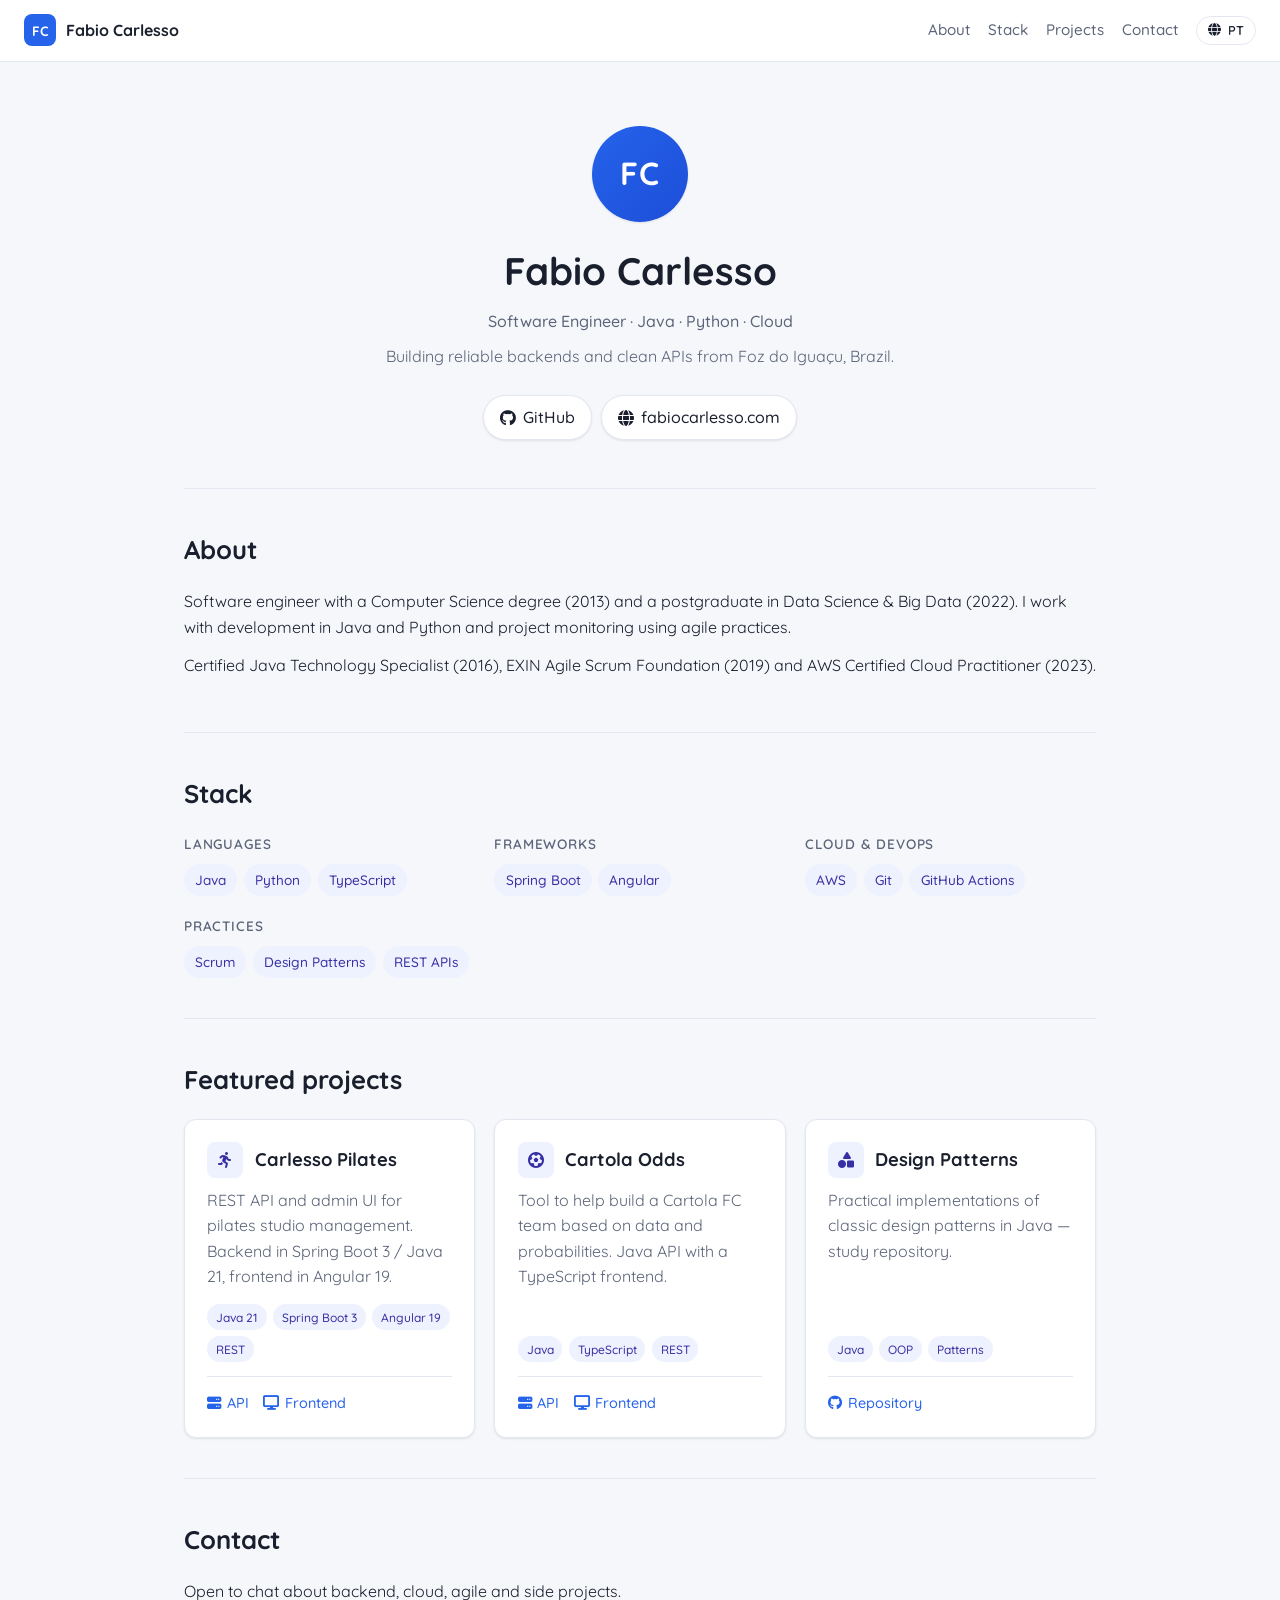
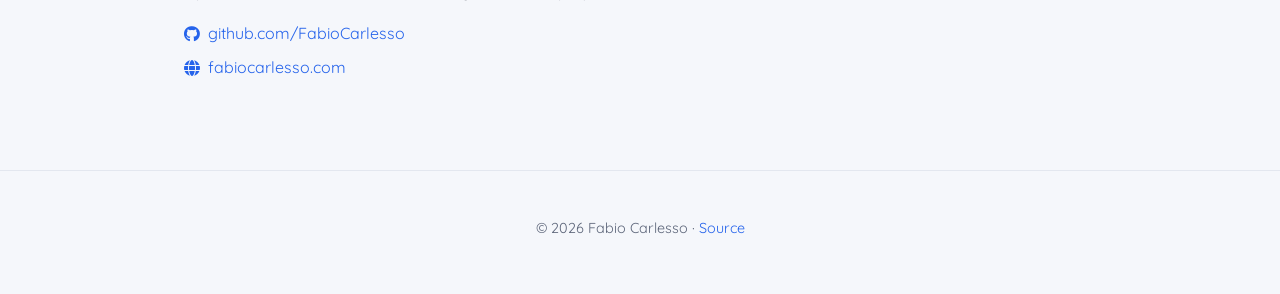
==== index.html @ 57360dc5 "Initial portfolio site Bilingual (EN default, PT toggle) developer portfolio with hero, about, stack" ====
<!DOCTYPE html>
<html lang="en">
<head>
  <meta charset="UTF-8" />
  <meta name="viewport" content="width=device-width, initial-scale=1.0" />
  <title>Fabio Carlesso — Software Engineer</title>
  <meta name="description" content="Fabio Carlesso — Software Engineer focused on Java, Spring Boot, Angular and AWS." />
  <meta property="og:title" content="Fabio Carlesso — Software Engineer" />
  <meta property="og:description" content="Backend in Java/Python, frontend in Angular, cloud on AWS." />
  <meta property="og:type" content="website" />
  <meta property="og:url" content="https://fabiocarlesso.github.io/" />
  <meta name="theme-color" content="#2563eb" />
  <link rel="icon" type="image/svg+xml" href="assets/img/favicon.svg" />
  <link rel="preconnect" href="https://fonts.googleapis.com" />
  <link rel="preconnect" href="https://fonts.gstatic.com" crossorigin />
  <link href="https://fonts.googleapis.com/css2?family=Quicksand:wght@400;500;600;700&display=swap" rel="stylesheet" />
  <link rel="stylesheet" href="https://cdnjs.cloudflare.com/ajax/libs/font-awesome/6.5.2/css/all.min.css" />
  <link rel="stylesheet" href="assets/css/style.css" />
</head>
<body>
  <header class="topbar">
    <a href="#" class="brand">
      <span class="brand-mark">FC</span>
      <span class="brand-name">Fabio Carlesso</span>
    </a>
    <nav class="nav">
      <a href="#about" data-i18n="nav.about">About</a>
      <a href="#stack" data-i18n="nav.stack">Stack</a>
      <a href="#projects" data-i18n="nav.projects">Projects</a>
      <a href="#contact" data-i18n="nav.contact">Contact</a>
      <button class="lang-toggle" id="langToggle" type="button" aria-label="Toggle language">
        <i class="fa-solid fa-globe" aria-hidden="true"></i>
        <span id="langLabel">PT</span>
      </button>
    </nav>
  </header>

  <main>
    <section class="hero">
      <div class="avatar" aria-hidden="true">FC</div>
      <h1>Fabio Carlesso</h1>
      <p class="tagline" data-i18n="hero.tagline">Software Engineer · Java · Python · Cloud</p>
      <p class="hero-lead" data-i18n="hero.lead">Building reliable backends and clean APIs from Foz do Iguaçu, Brazil.</p>
      <div class="hero-cta">
        <a href="https://github.com/FabioCarlesso" target="_blank" rel="noopener">
          <i class="fa-brands fa-github" aria-hidden="true"></i> GitHub
        </a>
        <a href="https://fabiocarlesso.com" target="_blank" rel="noopener">
          <i class="fa-solid fa-globe" aria-hidden="true"></i> fabiocarlesso.com
        </a>
      </div>
    </section>

    <section id="about" class="section">
      <h2 data-i18n="about.title">About</h2>
      <p data-i18n="about.p1">Software engineer with a Computer Science degree (2013) and a postgraduate in Data Science &amp; Big Data (2022). I work with development in Java and Python and project monitoring using agile practices.</p>
      <p data-i18n="about.p2">Certified Java Technology Specialist (2016), EXIN Agile Scrum Foundation (2019) and AWS Certified Cloud Practitioner (2023).</p>
    </section>

    <section id="stack" class="section">
      <h2 data-i18n="stack.title">Stack</h2>
      <div class="stack-groups">
        <div class="stack-group">
          <h3 data-i18n="stack.languages">Languages</h3>
          <ul class="chips">
            <li>Java</li>
            <li>Python</li>
            <li>TypeScript</li>
          </ul>
        </div>
        <div class="stack-group">
          <h3 data-i18n="stack.frameworks">Frameworks</h3>
          <ul class="chips">
            <li>Spring Boot</li>
            <li>Angular</li>
          </ul>
        </div>
        <div class="stack-group">
          <h3 data-i18n="stack.cloud">Cloud &amp; DevOps</h3>
          <ul class="chips">
            <li>AWS</li>
            <li>Git</li>
            <li>GitHub Actions</li>
          </ul>
        </div>
        <div class="stack-group">
          <h3 data-i18n="stack.practices">Practices</h3>
          <ul class="chips">
            <li>Scrum</li>
            <li>Design Patterns</li>
            <li>REST APIs</li>
          </ul>
        </div>
      </div>
    </section>

    <section id="projects" class="section">
      <h2 data-i18n="projects.title">Featured projects</h2>
      <div class="projects">
        <article class="project">
          <header>
            <span class="project-icon"><i class="fa-solid fa-person-running" aria-hidden="true"></i></span>
            <h3>Carlesso Pilates</h3>
          </header>
          <p data-i18n="projects.pilates">REST API and admin UI for pilates studio management. Backend in Spring Boot 3 / Java 21, frontend in Angular 19.</p>
          <ul class="chips small">
            <li>Java 21</li>
            <li>Spring Boot 3</li>
            <li>Angular 19</li>
            <li>REST</li>
          </ul>
          <footer>
            <a href="https://github.com/FabioCarlesso/carlessopilatesapi" target="_blank" rel="noopener">
              <i class="fa-solid fa-server" aria-hidden="true"></i> <span data-i18n="projects.api">API</span>
            </a>
            <a href="https://github.com/FabioCarlesso/carlessopilatesfe" target="_blank" rel="noopener">
              <i class="fa-solid fa-display" aria-hidden="true"></i> <span data-i18n="projects.frontend">Frontend</span>
            </a>
          </footer>
        </article>

        <article class="project">
          <header>
            <span class="project-icon"><i class="fa-solid fa-futbol" aria-hidden="true"></i></span>
            <h3>Cartola Odds</h3>
          </header>
          <p data-i18n="projects.cartola">Tool to help build a Cartola FC team based on data and probabilities. Java API with a TypeScript frontend.</p>
          <ul class="chips small">
            <li>Java</li>
            <li>TypeScript</li>
            <li>REST</li>
          </ul>
          <footer>
            <a href="https://github.com/FabioCarlesso/cartolaoddsapi" target="_blank" rel="noopener">
              <i class="fa-solid fa-server" aria-hidden="true"></i> <span data-i18n="projects.api">API</span>
            </a>
            <a href="https://github.com/FabioCarlesso/cartolaoddsfe" target="_blank" rel="noopener">
              <i class="fa-solid fa-display" aria-hidden="true"></i> <span data-i18n="projects.frontend">Frontend</span>
            </a>
          </footer>
        </article>

        <article class="project">
          <header>
            <span class="project-icon"><i class="fa-solid fa-shapes" aria-hidden="true"></i></span>
            <h3>Design Patterns</h3>
          </header>
          <p data-i18n="projects.patterns">Practical implementations of classic design patterns in Java — study repository.</p>
          <ul class="chips small">
            <li>Java</li>
            <li>OOP</li>
            <li>Patterns</li>
          </ul>
          <footer>
            <a href="https://github.com/FabioCarlesso/DesignPatterns" target="_blank" rel="noopener">
              <i class="fa-brands fa-github" aria-hidden="true"></i> <span data-i18n="projects.repo">Repository</span>
            </a>
          </footer>
        </article>
      </div>
    </section>

    <section id="contact" class="section">
      <h2 data-i18n="contact.title">Contact</h2>
      <p data-i18n="contact.lead">Open to chat about backend, cloud, agile and side projects.</p>
      <ul class="contact-list">
        <li>
          <a href="https://github.com/FabioCarlesso" target="_blank" rel="noopener">
            <i class="fa-brands fa-github" aria-hidden="true"></i> github.com/FabioCarlesso
          </a>
        </li>
        <li>
          <a href="https://fabiocarlesso.com" target="_blank" rel="noopener">
            <i class="fa-solid fa-globe" aria-hidden="true"></i> fabiocarlesso.com
          </a>
        </li>
      </ul>
    </section>
  </main>

  <footer class="site-footer">
    <p>
      © <span id="year"></span> Fabio Carlesso ·
      <a href="https://github.com/FabioCarlesso/fabiocarlesso.github.io" target="_blank" rel="noopener" data-i18n="footer.source">Source</a>
    </p>
  </footer>

  <script src="assets/js/main.js"></script>
</body>
</html>
---- assets/css/style.css ----
:root {
  --bg: #f5f7fb;
  --surface: #ffffff;
  --text: #1a1f2e;
  --muted: #5b6478;
  --primary: #2563eb;
  --primary-dark: #1d4ed8;
  --border: #e3e7ef;
  --chip-bg: #eef2ff;
  --chip-text: #3730a3;
  --shadow: 0 1px 3px rgba(15, 23, 42, 0.06), 0 1px 2px rgba(15, 23, 42, 0.04);
  --radius: 12px;
}

@media (prefers-color-scheme: dark) {
  :root {
    --bg: #0f1422;
    --surface: #181f30;
    --text: #e6e9f2;
    --muted: #a0a8bd;
    --primary: #6ea3ff;
    --primary-dark: #4a86f0;
    --border: #28304a;
    --chip-bg: #1e2740;
    --chip-text: #b4c5ff;
    --shadow: 0 1px 3px rgba(0, 0, 0, 0.4);
  }
}

* { box-sizing: border-box; }
html { scroll-behavior: smooth; }
body {
  margin: 0;
  font-family: 'Quicksand', system-ui, -apple-system, 'Segoe UI', Roboto, sans-serif;
  background: var(--bg);
  color: var(--text);
  line-height: 1.6;
  -webkit-font-smoothing: antialiased;
}
a { color: var(--primary); text-decoration: none; }
a:hover { text-decoration: underline; }
h1, h2, h3 { font-family: inherit; }

.topbar {
  position: sticky;
  top: 0;
  z-index: 10;
  display: flex;
  justify-content: space-between;
  align-items: center;
  padding: 0.9rem 1.5rem;
  background: color-mix(in srgb, var(--surface) 92%, transparent);
  backdrop-filter: blur(8px);
  -webkit-backdrop-filter: blur(8px);
  border-bottom: 1px solid var(--border);
}
.brand {
  display: inline-flex;
  align-items: center;
  gap: 0.6rem;
  color: var(--text);
  font-weight: 700;
}
.brand:hover { text-decoration: none; }
.brand-mark {
  display: inline-grid;
  place-items: center;
  width: 32px;
  height: 32px;
  border-radius: 8px;
  background: var(--primary);
  color: #fff;
  font-size: 0.85rem;
}
.nav { display: flex; align-items: center; gap: 1.1rem; }
.nav a { color: var(--muted); font-weight: 500; font-size: 0.95rem; }
.nav a:hover { color: var(--text); text-decoration: none; }
.lang-toggle {
  display: inline-flex;
  align-items: center;
  gap: 0.4rem;
  background: transparent;
  border: 1px solid var(--border);
  color: var(--text);
  padding: 0.35rem 0.7rem;
  border-radius: 999px;
  cursor: pointer;
  font-family: inherit;
  font-weight: 600;
  font-size: 0.8rem;
}
.lang-toggle:hover { border-color: var(--primary); color: var(--primary); }

main { max-width: 960px; margin: 0 auto; padding: 0 1.5rem; }

.hero { text-align: center; padding: 4rem 0 3rem; }
.avatar {
  width: 96px;
  height: 96px;
  margin: 0 auto 1.2rem;
  border-radius: 50%;
  background: linear-gradient(135deg, var(--primary), var(--primary-dark));
  color: #fff;
  font-size: 2rem;
  font-weight: 700;
  display: grid;
  place-items: center;
  box-shadow: var(--shadow);
  letter-spacing: 0.04em;
}
.hero h1 { margin: 0 0 0.4rem; font-size: 2.4rem; }
.tagline { color: var(--muted); margin: 0 0 0.6rem; font-weight: 500; }
.hero-lead { max-width: 540px; margin: 0 auto 1.6rem; color: var(--muted); }
.hero-cta { display: flex; flex-wrap: wrap; gap: 0.6rem; justify-content: center; }
.hero-cta a {
  display: inline-flex;
  align-items: center;
  gap: 0.45rem;
  padding: 0.55rem 1rem;
  background: var(--surface);
  border: 1px solid var(--border);
  border-radius: 999px;
  color: var(--text);
  font-weight: 500;
  box-shadow: var(--shadow);
}
.hero-cta a:hover { border-color: var(--primary); color: var(--primary); text-decoration: none; }

.section { padding: 2.5rem 0; border-top: 1px solid var(--border); }
.section h2 { font-size: 1.6rem; margin: 0 0 1.2rem; }
.section p { margin: 0 0 0.8rem; color: var(--text); }

.stack-groups {
  display: grid;
  grid-template-columns: repeat(auto-fit, minmax(220px, 1fr));
  gap: 1.2rem;
}
.stack-group h3 {
  font-size: 0.85rem;
  color: var(--muted);
  margin: 0 0 0.6rem;
  text-transform: uppercase;
  letter-spacing: 0.06em;
  font-weight: 600;
}
.chips { list-style: none; padding: 0; margin: 0; display: flex; flex-wrap: wrap; gap: 0.4rem; }
.chips li {
  padding: 0.3rem 0.7rem;
  background: var(--chip-bg);
  color: var(--chip-text);
  border-radius: 999px;
  font-size: 0.85rem;
  font-weight: 500;
}
.chips.small li { font-size: 0.75rem; padding: 0.2rem 0.55rem; }

.projects {
  display: grid;
  grid-template-columns: repeat(auto-fit, minmax(280px, 1fr));
  gap: 1.2rem;
}
.project {
  background: var(--surface);
  border: 1px solid var(--border);
  border-radius: var(--radius);
  padding: 1.4rem;
  box-shadow: var(--shadow);
  display: flex;
  flex-direction: column;
  transition: transform 0.15s ease, border-color 0.15s ease;
}
.project:hover { transform: translateY(-2px); border-color: var(--primary); }
.project header { display: flex; align-items: center; gap: 0.7rem; margin-bottom: 0.6rem; }
.project header h3 { margin: 0; font-size: 1.15rem; }
.project-icon {
  width: 36px;
  height: 36px;
  display: grid;
  place-items: center;
  background: var(--chip-bg);
  color: var(--chip-text);
  border-radius: 8px;
  font-size: 1rem;
}
.project p { color: var(--muted); margin: 0 0 0.9rem; flex: 1; }
.project footer {
  display: flex;
  flex-wrap: wrap;
  gap: 0.9rem;
  margin-top: 0.9rem;
  padding-top: 0.9rem;
  border-top: 1px solid var(--border);
}
.project footer a {
  display: inline-flex;
  align-items: center;
  gap: 0.35rem;
  font-size: 0.9rem;
  font-weight: 500;
}

.contact-list { list-style: none; padding: 0; display: flex; flex-direction: column; gap: 0.5rem; }
.contact-list a { display: inline-flex; align-items: center; gap: 0.5rem; }

.site-footer {
  text-align: center;
  padding: 2rem 1.5rem 2.5rem;
  color: var(--muted);
  font-size: 0.9rem;
  border-top: 1px solid var(--border);
  margin-top: 2rem;
}

@media (max-width: 640px) {
  .nav { gap: 0.6rem; }
  .nav a:not(.lang-toggle) { display: none; }
  .brand-name { display: none; }
  .hero { padding: 2.5rem 0 2rem; }
  .hero h1 { font-size: 1.9rem; }
}
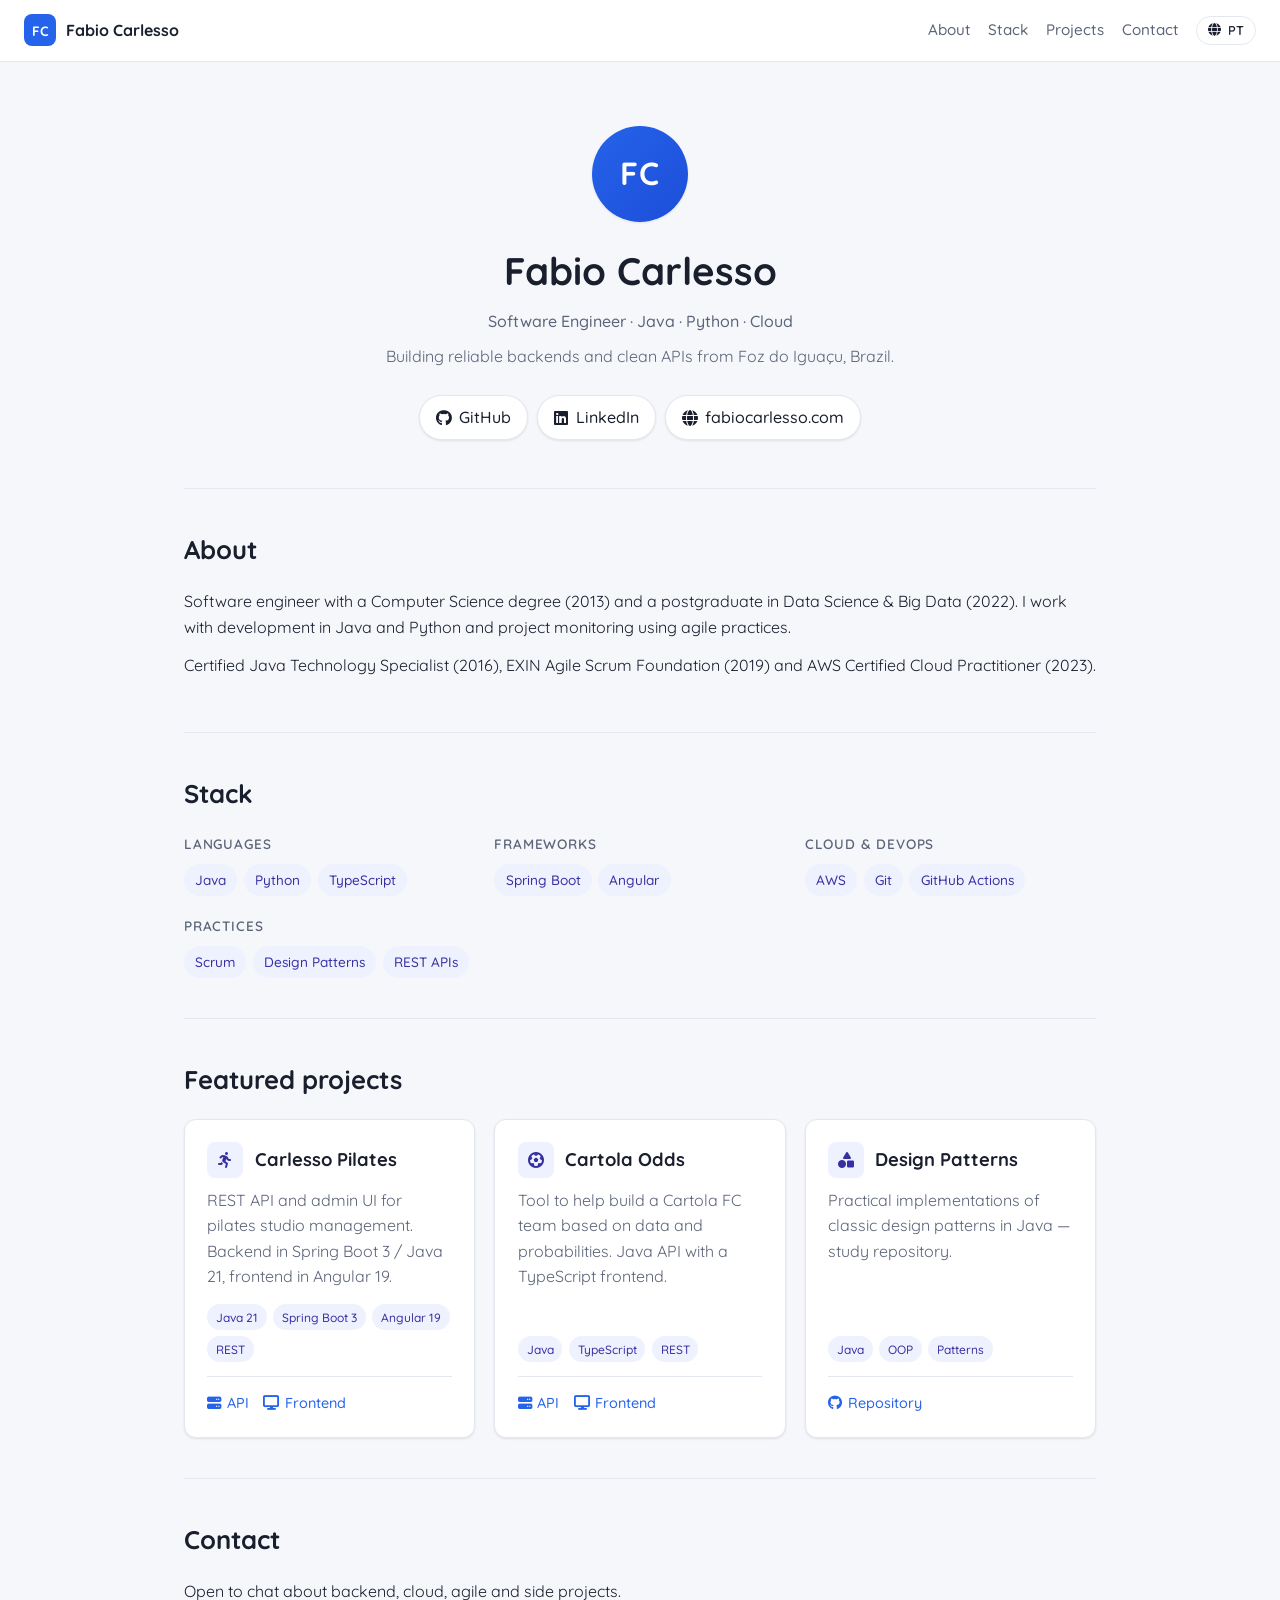
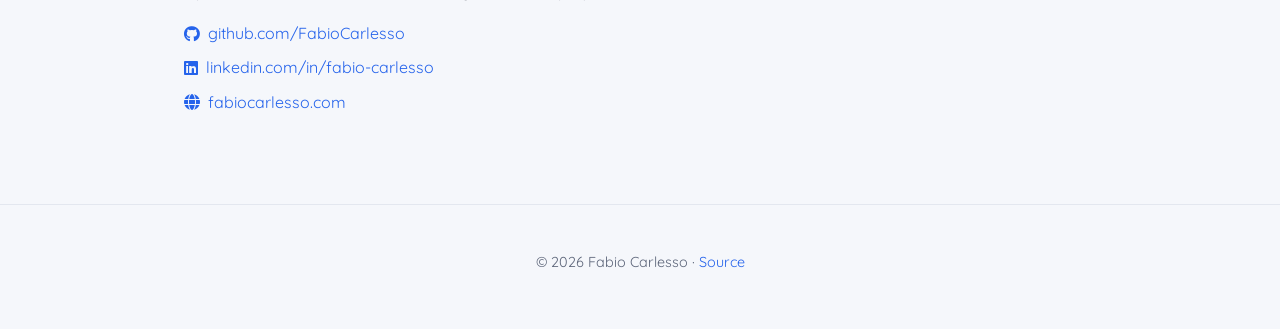
==== commit 78f3da46: "Add LinkedIn to hero CTA and contact list https://claude.ai/code/session_01ENM7NVmdXVx2iqY52we4gT" ====
--- a/index.html
+++ b/index.html
@@ -44,6 +44,9 @@
       <div class="hero-cta">
         <a href="https://github.com/FabioCarlesso" target="_blank" rel="noopener">
           <i class="fa-brands fa-github" aria-hidden="true"></i> GitHub
+        </a>
+        <a href="https://www.linkedin.com/in/fabio-carlesso/" target="_blank" rel="noopener">
+          <i class="fa-brands fa-linkedin" aria-hidden="true"></i> LinkedIn
         </a>
         <a href="https://fabiocarlesso.com" target="_blank" rel="noopener">
           <i class="fa-solid fa-globe" aria-hidden="true"></i> fabiocarlesso.com
@@ -170,6 +173,11 @@
           </a>
         </li>
         <li>
+          <a href="https://www.linkedin.com/in/fabio-carlesso/" target="_blank" rel="noopener">
+            <i class="fa-brands fa-linkedin" aria-hidden="true"></i> linkedin.com/in/fabio-carlesso
+          </a>
+        </li>
+        <li>
           <a href="https://fabiocarlesso.com" target="_blank" rel="noopener">
             <i class="fa-solid fa-globe" aria-hidden="true"></i> fabiocarlesso.com
           </a>
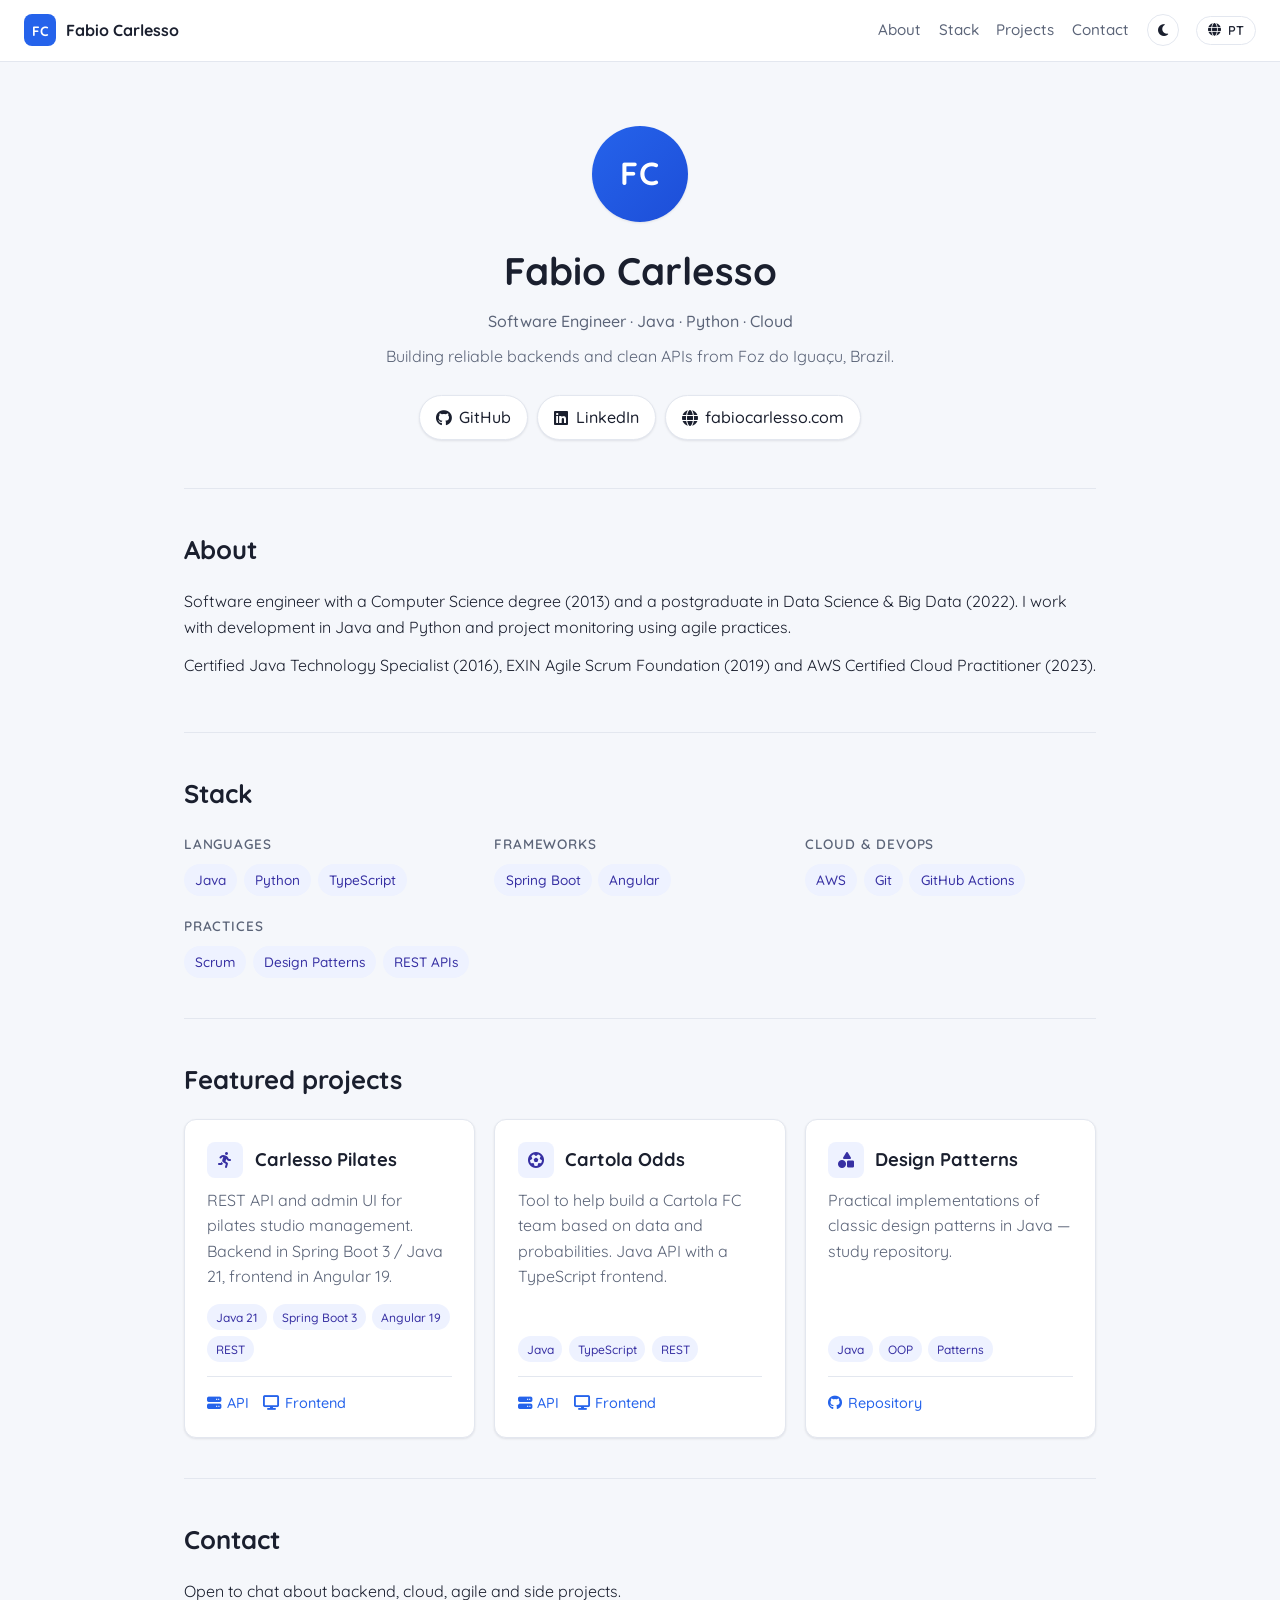
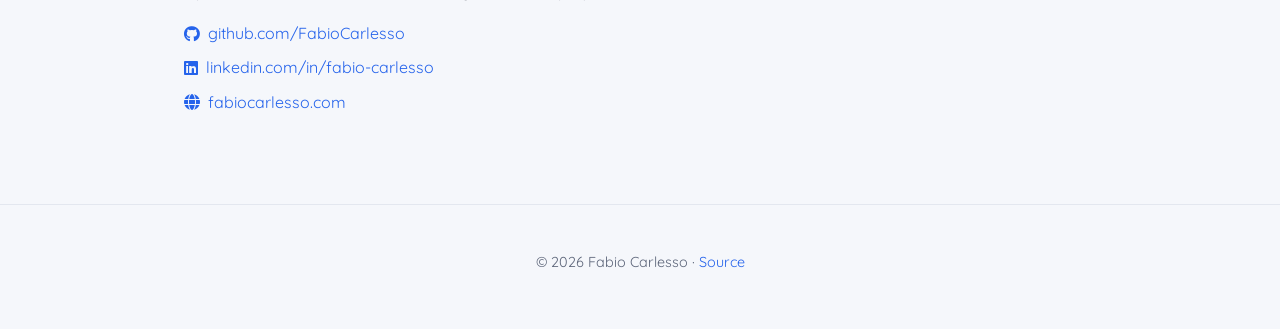
==== commit 5c446482: "Add dark mode toggle Replaces the implicit prefers-color-scheme rule with an explicit data-theme att" ====
--- a/index.html
+++ b/index.html
@@ -16,6 +16,15 @@
   <link href="https://fonts.googleapis.com/css2?family=Quicksand:wght@400;500;600;700&display=swap" rel="stylesheet" />
   <link rel="stylesheet" href="https://cdnjs.cloudflare.com/ajax/libs/font-awesome/6.5.2/css/all.min.css" />
   <link rel="stylesheet" href="assets/css/style.css" />
+  <script>
+    (function () {
+      try {
+        var stored = localStorage.getItem('theme');
+        var prefersDark = window.matchMedia('(prefers-color-scheme: dark)').matches;
+        document.documentElement.setAttribute('data-theme', stored || (prefersDark ? 'dark' : 'light'));
+      } catch (e) { /* ignore */ }
+    })();
+  </script>
 </head>
 <body>
   <header class="topbar">
@@ -28,6 +37,9 @@
       <a href="#stack" data-i18n="nav.stack">Stack</a>
       <a href="#projects" data-i18n="nav.projects">Projects</a>
       <a href="#contact" data-i18n="nav.contact">Contact</a>
+      <button class="icon-toggle" id="themeToggle" type="button" aria-label="Toggle dark mode">
+        <i class="fa-solid fa-moon" aria-hidden="true" id="themeIcon"></i>
+      </button>
       <button class="lang-toggle" id="langToggle" type="button" aria-label="Toggle language">
         <i class="fa-solid fa-globe" aria-hidden="true"></i>
         <span id="langLabel">PT</span>
--- a/assets/css/style.css
+++ b/assets/css/style.css
@@ -12,19 +12,17 @@
   --radius: 12px;
 }
 
-@media (prefers-color-scheme: dark) {
-  :root {
-    --bg: #0f1422;
-    --surface: #181f30;
-    --text: #e6e9f2;
-    --muted: #a0a8bd;
-    --primary: #6ea3ff;
-    --primary-dark: #4a86f0;
-    --border: #28304a;
-    --chip-bg: #1e2740;
-    --chip-text: #b4c5ff;
-    --shadow: 0 1px 3px rgba(0, 0, 0, 0.4);
-  }
+[data-theme='dark'] {
+  --bg: #0f1422;
+  --surface: #181f30;
+  --text: #e6e9f2;
+  --muted: #a0a8bd;
+  --primary: #6ea3ff;
+  --primary-dark: #4a86f0;
+  --border: #28304a;
+  --chip-bg: #1e2740;
+  --chip-text: #b4c5ff;
+  --shadow: 0 1px 3px rgba(0, 0, 0, 0.4);
 }
 
 * { box-sizing: border-box; }
@@ -90,6 +88,19 @@
   font-size: 0.8rem;
 }
 .lang-toggle:hover { border-color: var(--primary); color: var(--primary); }
+.icon-toggle {
+  display: inline-grid;
+  place-items: center;
+  width: 32px;
+  height: 32px;
+  background: transparent;
+  border: 1px solid var(--border);
+  color: var(--text);
+  border-radius: 999px;
+  cursor: pointer;
+  font-size: 0.85rem;
+}
+.icon-toggle:hover { border-color: var(--primary); color: var(--primary); }
 
 main { max-width: 960px; margin: 0 auto; padding: 0 1.5rem; }
 
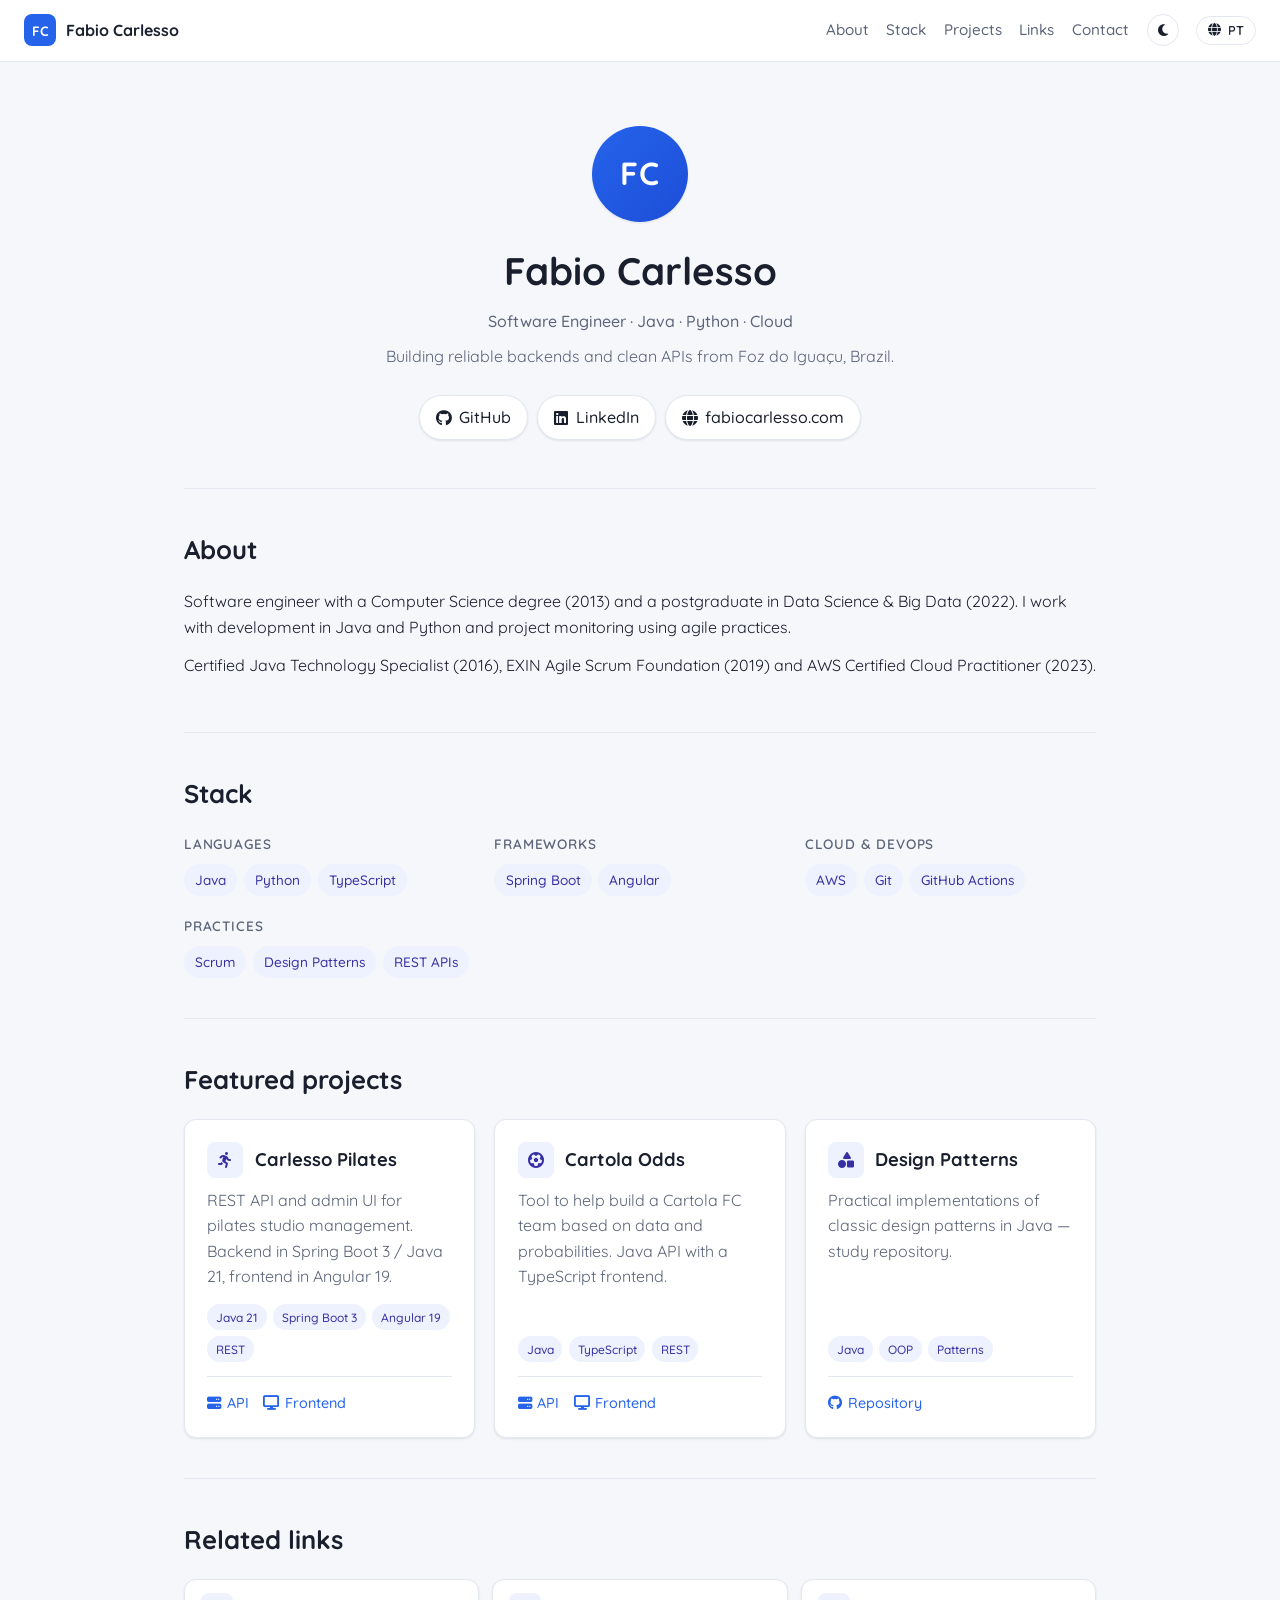
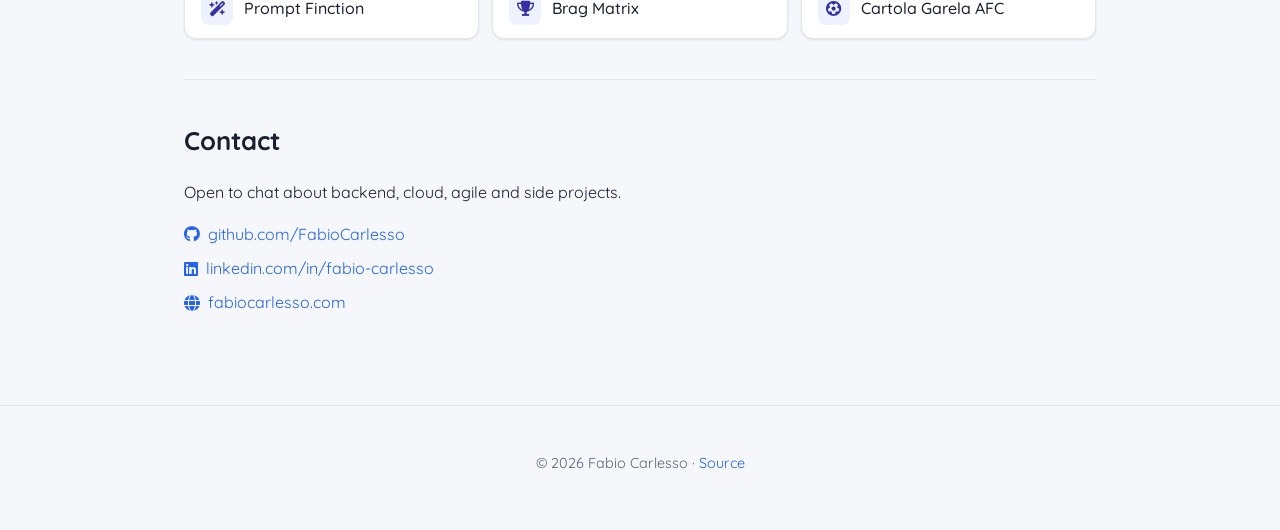
==== commit b65ad392: "Add related links section editable from admin Surface side projects (Prompt Finction, Brag Matrix, C" ====
--- a/index.html
+++ b/index.html
@@ -29,13 +29,14 @@
 <body>
   <header class="topbar">
     <a href="#" class="brand">
-      <span class="brand-mark">FC</span>
-      <span class="brand-name">Fabio Carlesso</span>
+      <span class="brand-mark" id="brandMark">FC</span>
+      <span class="brand-name" id="brandName">Fabio Carlesso</span>
     </a>
     <nav class="nav">
       <a href="#about" data-i18n="nav.about">About</a>
       <a href="#stack" data-i18n="nav.stack">Stack</a>
       <a href="#projects" data-i18n="nav.projects">Projects</a>
+      <a href="#links" data-i18n="nav.links">Links</a>
       <a href="#contact" data-i18n="nav.contact">Contact</a>
       <button class="icon-toggle" id="themeToggle" type="button" aria-label="Toggle dark mode">
         <i class="fa-solid fa-moon" aria-hidden="true" id="themeIcon"></i>
@@ -49,152 +50,37 @@
 
   <main>
     <section class="hero">
-      <div class="avatar" aria-hidden="true">FC</div>
-      <h1>Fabio Carlesso</h1>
-      <p class="tagline" data-i18n="hero.tagline">Software Engineer · Java · Python · Cloud</p>
-      <p class="hero-lead" data-i18n="hero.lead">Building reliable backends and clean APIs from Foz do Iguaçu, Brazil.</p>
-      <div class="hero-cta">
-        <a href="https://github.com/FabioCarlesso" target="_blank" rel="noopener">
-          <i class="fa-brands fa-github" aria-hidden="true"></i> GitHub
-        </a>
-        <a href="https://www.linkedin.com/in/fabio-carlesso/" target="_blank" rel="noopener">
-          <i class="fa-brands fa-linkedin" aria-hidden="true"></i> LinkedIn
-        </a>
-        <a href="https://fabiocarlesso.com" target="_blank" rel="noopener">
-          <i class="fa-solid fa-globe" aria-hidden="true"></i> fabiocarlesso.com
-        </a>
-      </div>
+      <div class="avatar" id="heroAvatar" aria-hidden="true">FC</div>
+      <h1 id="heroName">Fabio Carlesso</h1>
+      <p class="tagline" id="heroTagline"></p>
+      <p class="hero-lead" id="heroLead"></p>
+      <div class="hero-cta" id="heroLinks"></div>
     </section>
 
     <section id="about" class="section">
       <h2 data-i18n="about.title">About</h2>
-      <p data-i18n="about.p1">Software engineer with a Computer Science degree (2013) and a postgraduate in Data Science &amp; Big Data (2022). I work with development in Java and Python and project monitoring using agile practices.</p>
-      <p data-i18n="about.p2">Certified Java Technology Specialist (2016), EXIN Agile Scrum Foundation (2019) and AWS Certified Cloud Practitioner (2023).</p>
+      <div id="aboutBody"></div>
     </section>
 
     <section id="stack" class="section">
       <h2 data-i18n="stack.title">Stack</h2>
-      <div class="stack-groups">
-        <div class="stack-group">
-          <h3 data-i18n="stack.languages">Languages</h3>
-          <ul class="chips">
-            <li>Java</li>
-            <li>Python</li>
-            <li>TypeScript</li>
-          </ul>
-        </div>
-        <div class="stack-group">
-          <h3 data-i18n="stack.frameworks">Frameworks</h3>
-          <ul class="chips">
-            <li>Spring Boot</li>
-            <li>Angular</li>
-          </ul>
-        </div>
-        <div class="stack-group">
-          <h3 data-i18n="stack.cloud">Cloud &amp; DevOps</h3>
-          <ul class="chips">
-            <li>AWS</li>
-            <li>Git</li>
-            <li>GitHub Actions</li>
-          </ul>
-        </div>
-        <div class="stack-group">
-          <h3 data-i18n="stack.practices">Practices</h3>
-          <ul class="chips">
-            <li>Scrum</li>
-            <li>Design Patterns</li>
-            <li>REST APIs</li>
-          </ul>
-        </div>
-      </div>
+      <div class="stack-groups" id="stackGroups"></div>
     </section>
 
     <section id="projects" class="section">
       <h2 data-i18n="projects.title">Featured projects</h2>
-      <div class="projects">
-        <article class="project">
-          <header>
-            <span class="project-icon"><i class="fa-solid fa-person-running" aria-hidden="true"></i></span>
-            <h3>Carlesso Pilates</h3>
-          </header>
-          <p data-i18n="projects.pilates">REST API and admin UI for pilates studio management. Backend in Spring Boot 3 / Java 21, frontend in Angular 19.</p>
-          <ul class="chips small">
-            <li>Java 21</li>
-            <li>Spring Boot 3</li>
-            <li>Angular 19</li>
-            <li>REST</li>
-          </ul>
-          <footer>
-            <a href="https://github.com/FabioCarlesso/carlessopilatesapi" target="_blank" rel="noopener">
-              <i class="fa-solid fa-server" aria-hidden="true"></i> <span data-i18n="projects.api">API</span>
-            </a>
-            <a href="https://github.com/FabioCarlesso/carlessopilatesfe" target="_blank" rel="noopener">
-              <i class="fa-solid fa-display" aria-hidden="true"></i> <span data-i18n="projects.frontend">Frontend</span>
-            </a>
-          </footer>
-        </article>
+      <div class="projects" id="projectsList"></div>
+    </section>
 
-        <article class="project">
-          <header>
-            <span class="project-icon"><i class="fa-solid fa-futbol" aria-hidden="true"></i></span>
-            <h3>Cartola Odds</h3>
-          </header>
-          <p data-i18n="projects.cartola">Tool to help build a Cartola FC team based on data and probabilities. Java API with a TypeScript frontend.</p>
-          <ul class="chips small">
-            <li>Java</li>
-            <li>TypeScript</li>
-            <li>REST</li>
-          </ul>
-          <footer>
-            <a href="https://github.com/FabioCarlesso/cartolaoddsapi" target="_blank" rel="noopener">
-              <i class="fa-solid fa-server" aria-hidden="true"></i> <span data-i18n="projects.api">API</span>
-            </a>
-            <a href="https://github.com/FabioCarlesso/cartolaoddsfe" target="_blank" rel="noopener">
-              <i class="fa-solid fa-display" aria-hidden="true"></i> <span data-i18n="projects.frontend">Frontend</span>
-            </a>
-          </footer>
-        </article>
-
-        <article class="project">
-          <header>
-            <span class="project-icon"><i class="fa-solid fa-shapes" aria-hidden="true"></i></span>
-            <h3>Design Patterns</h3>
-          </header>
-          <p data-i18n="projects.patterns">Practical implementations of classic design patterns in Java — study repository.</p>
-          <ul class="chips small">
-            <li>Java</li>
-            <li>OOP</li>
-            <li>Patterns</li>
-          </ul>
-          <footer>
-            <a href="https://github.com/FabioCarlesso/DesignPatterns" target="_blank" rel="noopener">
-              <i class="fa-brands fa-github" aria-hidden="true"></i> <span data-i18n="projects.repo">Repository</span>
-            </a>
-          </footer>
-        </article>
-      </div>
+    <section id="links" class="section">
+      <h2 data-i18n="links.title">Related links</h2>
+      <div class="links-grid" id="linksList"></div>
     </section>
 
     <section id="contact" class="section">
       <h2 data-i18n="contact.title">Contact</h2>
       <p data-i18n="contact.lead">Open to chat about backend, cloud, agile and side projects.</p>
-      <ul class="contact-list">
-        <li>
-          <a href="https://github.com/FabioCarlesso" target="_blank" rel="noopener">
-            <i class="fa-brands fa-github" aria-hidden="true"></i> github.com/FabioCarlesso
-          </a>
-        </li>
-        <li>
-          <a href="https://www.linkedin.com/in/fabio-carlesso/" target="_blank" rel="noopener">
-            <i class="fa-brands fa-linkedin" aria-hidden="true"></i> linkedin.com/in/fabio-carlesso
-          </a>
-        </li>
-        <li>
-          <a href="https://fabiocarlesso.com" target="_blank" rel="noopener">
-            <i class="fa-solid fa-globe" aria-hidden="true"></i> fabiocarlesso.com
-          </a>
-        </li>
-      </ul>
+      <ul class="contact-list" id="contactList"></ul>
     </section>
   </main>
 
@@ -205,6 +91,7 @@
     </p>
   </footer>
 
+  <script src="data.js"></script>
   <script src="assets/js/main.js"></script>
 </body>
 </html>
--- a/assets/css/style.css
+++ b/assets/css/style.css
@@ -210,6 +210,43 @@
   font-weight: 500;
 }
 
+.links-grid {
+  display: grid;
+  grid-template-columns: repeat(auto-fit, minmax(220px, 1fr));
+  gap: 0.8rem;
+}
+.link-card {
+  display: inline-flex;
+  align-items: center;
+  gap: 0.7rem;
+  padding: 0.8rem 1rem;
+  background: var(--surface);
+  border: 1px solid var(--border);
+  border-radius: var(--radius);
+  color: var(--text);
+  font-weight: 500;
+  box-shadow: var(--shadow);
+  transition: transform 0.15s ease, border-color 0.15s ease, color 0.15s ease;
+}
+.link-card:hover {
+  transform: translateY(-2px);
+  border-color: var(--primary);
+  color: var(--primary);
+  text-decoration: none;
+}
+.link-card-icon {
+  width: 32px;
+  height: 32px;
+  display: grid;
+  place-items: center;
+  background: var(--chip-bg);
+  color: var(--chip-text);
+  border-radius: 8px;
+  font-size: 0.95rem;
+  flex-shrink: 0;
+}
+.link-card-label { word-break: break-word; }
+
 .contact-list { list-style: none; padding: 0; display: flex; flex-direction: column; gap: 0.5rem; }
 .contact-list a { display: inline-flex; align-items: center; gap: 0.5rem; }
 
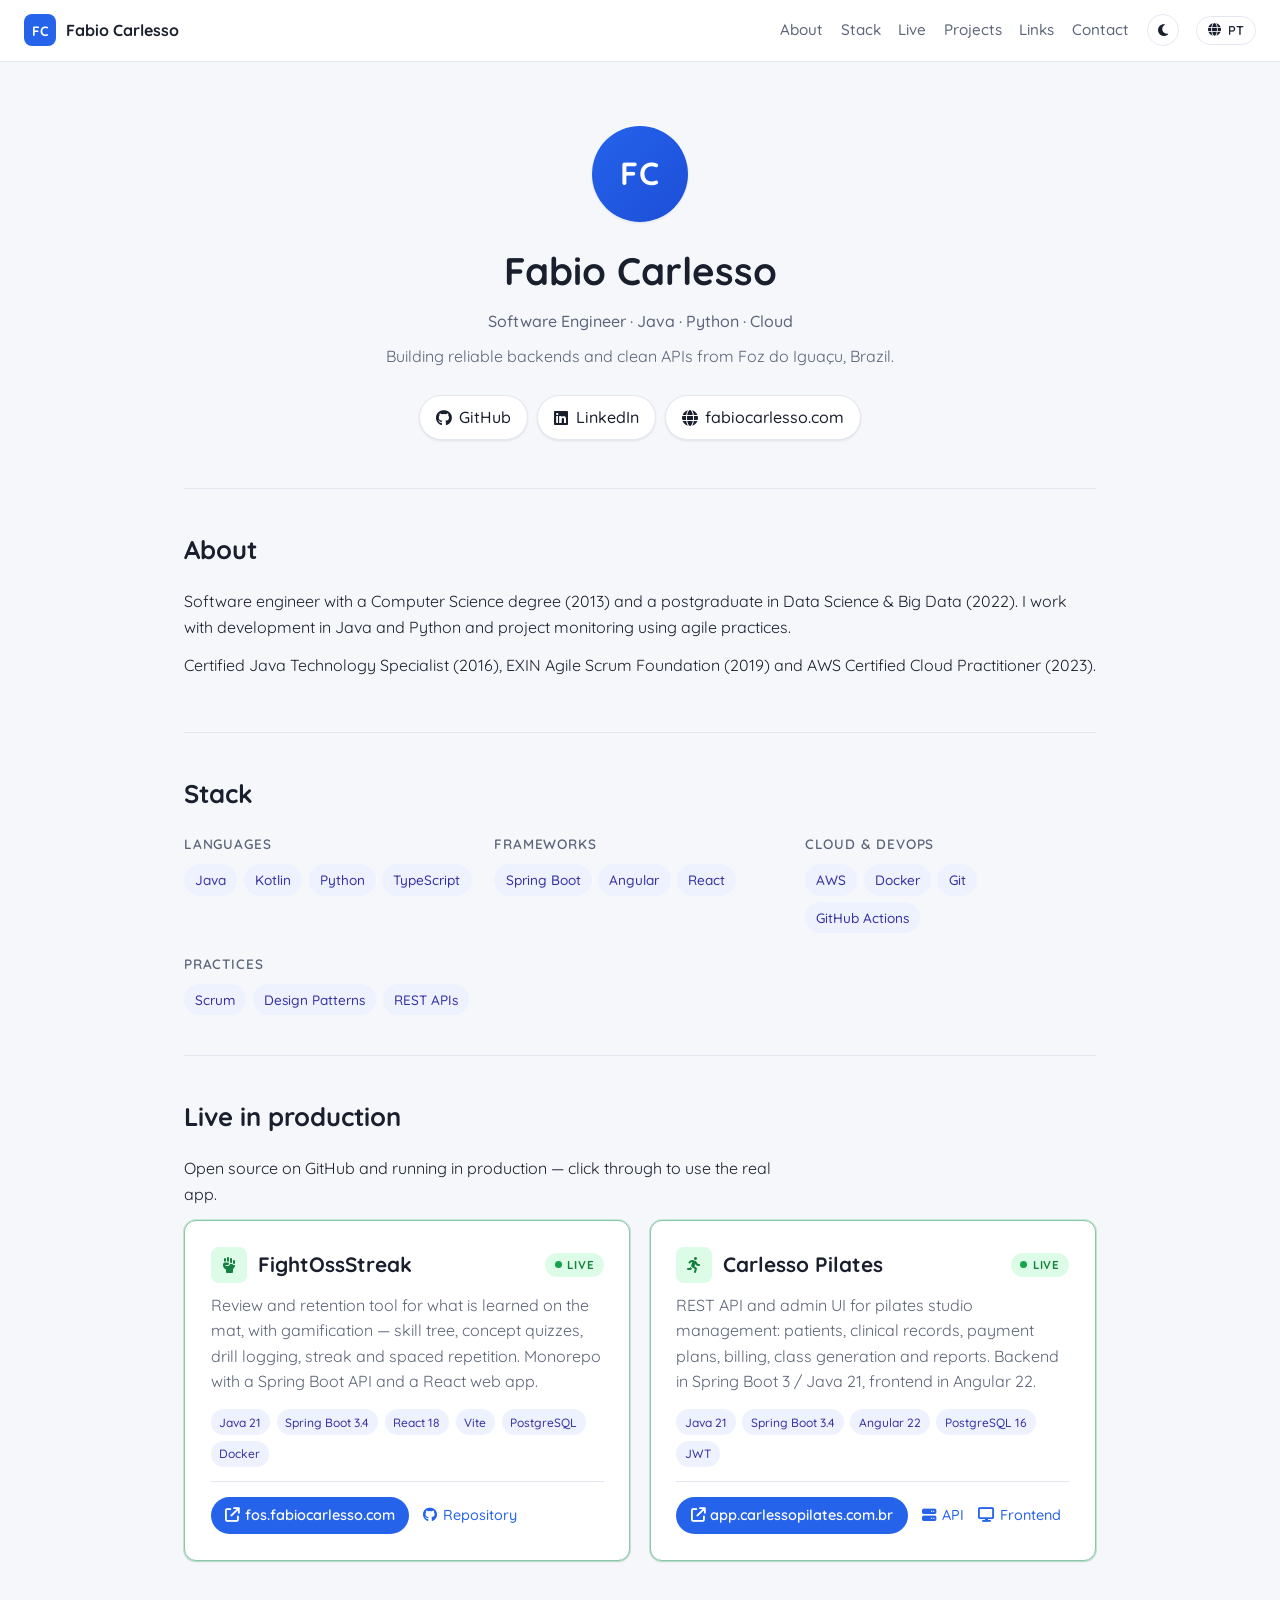
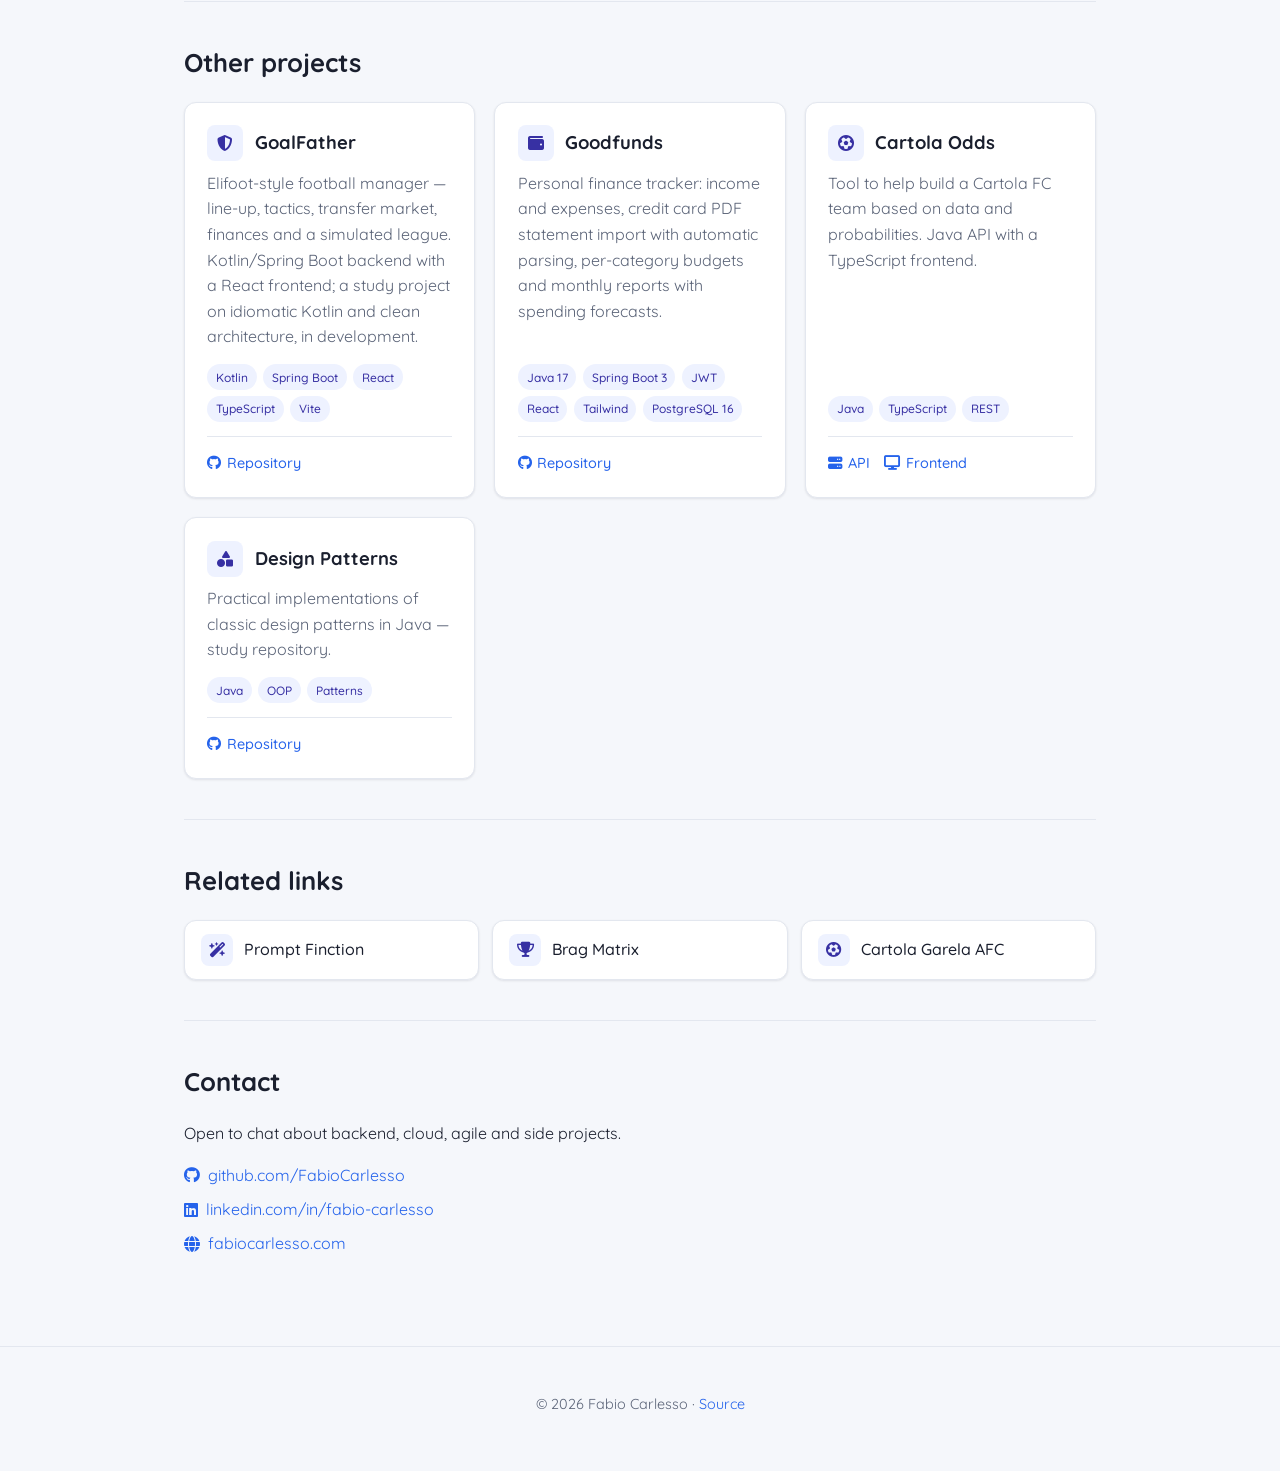
==== commit 5ebf1161: "Destacar projetos em produção e adicionar novos repositórios Cria a seção "Em produção" no topo da p" ====
--- a/index.html
+++ b/index.html
@@ -35,6 +35,7 @@
     <nav class="nav">
       <a href="#about" data-i18n="nav.about">About</a>
       <a href="#stack" data-i18n="nav.stack">Stack</a>
+      <a href="#live" data-i18n="nav.live">Live</a>
       <a href="#projects" data-i18n="nav.projects">Projects</a>
       <a href="#links" data-i18n="nav.links">Links</a>
       <a href="#contact" data-i18n="nav.contact">Contact</a>
@@ -67,8 +68,14 @@
       <div class="stack-groups" id="stackGroups"></div>
     </section>
 
+    <section id="live" class="section" hidden>
+      <h2 data-i18n="live.title">Live in production</h2>
+      <p class="section-lead" data-i18n="live.lead">Open source on GitHub and running in production — click through to the real app.</p>
+      <div class="projects featured" id="liveList"></div>
+    </section>
+
     <section id="projects" class="section">
-      <h2 data-i18n="projects.title">Featured projects</h2>
+      <h2 data-i18n="projects.title">Other projects</h2>
       <div class="projects" id="projectsList"></div>
     </section>
 
--- a/assets/css/style.css
+++ b/assets/css/style.css
@@ -10,6 +10,10 @@
   --chip-text: #3730a3;
   --shadow: 0 1px 3px rgba(15, 23, 42, 0.06), 0 1px 2px rgba(15, 23, 42, 0.04);
   --radius: 12px;
+  --on-primary: #ffffff;
+  --live: #16a34a;
+  --live-bg: #dcfce7;
+  --live-text: #15803d;
 }
 
 [data-theme='dark'] {
@@ -23,9 +27,14 @@
   --chip-bg: #1e2740;
   --chip-text: #b4c5ff;
   --shadow: 0 1px 3px rgba(0, 0, 0, 0.4);
+  --on-primary: #0f1422;
+  --live: #4ade80;
+  --live-bg: #14321f;
+  --live-text: #86efac;
 }
 
 * { box-sizing: border-box; }
+[hidden] { display: none !important; }
 html { scroll-behavior: smooth; }
 body {
   margin: 0;
@@ -210,6 +219,74 @@
   font-weight: 500;
 }
 
+.section-lead {
+  color: var(--muted);
+  margin: -0.4rem 0 1.2rem;
+  max-width: 60ch;
+}
+
+.projects.featured {
+  grid-template-columns: repeat(auto-fit, minmax(340px, 1fr));
+}
+.projects.featured .project { padding: 1.6rem; }
+.projects.featured .project header h3 { font-size: 1.3rem; }
+
+.project.is-live {
+  border-color: color-mix(in srgb, var(--live) 45%, var(--border));
+  box-shadow: var(--shadow), 0 0 0 1px color-mix(in srgb, var(--live) 18%, transparent);
+}
+.project.is-live:hover { border-color: var(--live); }
+.project.is-live .project-icon {
+  background: var(--live-bg);
+  color: var(--live-text);
+}
+
+.live-badge {
+  display: inline-flex;
+  align-items: center;
+  gap: 0.35rem;
+  margin-left: auto;
+  padding: 0.2rem 0.6rem;
+  background: var(--live-bg);
+  color: var(--live-text);
+  border-radius: 999px;
+  font-size: 0.72rem;
+  font-weight: 700;
+  text-transform: uppercase;
+  letter-spacing: 0.06em;
+  white-space: nowrap;
+}
+.live-dot {
+  width: 7px;
+  height: 7px;
+  border-radius: 50%;
+  background: var(--live);
+  box-shadow: 0 0 0 0 color-mix(in srgb, var(--live) 60%, transparent);
+  animation: live-pulse 2s ease-out infinite;
+}
+@keyframes live-pulse {
+  70% { box-shadow: 0 0 0 6px transparent; }
+  100% { box-shadow: 0 0 0 0 transparent; }
+}
+@media (prefers-reduced-motion: reduce) {
+  .live-dot { animation: none; }
+}
+
+.project footer a.project-cta {
+  padding: 0.45rem 0.9rem;
+  background: var(--primary);
+  color: var(--on-primary);
+  border-radius: 999px;
+  font-weight: 600;
+  word-break: break-all;
+  transition: background-color 0.15s ease;
+}
+.project footer a.project-cta:hover {
+  background: var(--primary-dark);
+  color: var(--on-primary);
+  text-decoration: none;
+}
+
 .links-grid {
   display: grid;
   grid-template-columns: repeat(auto-fit, minmax(220px, 1fr));
